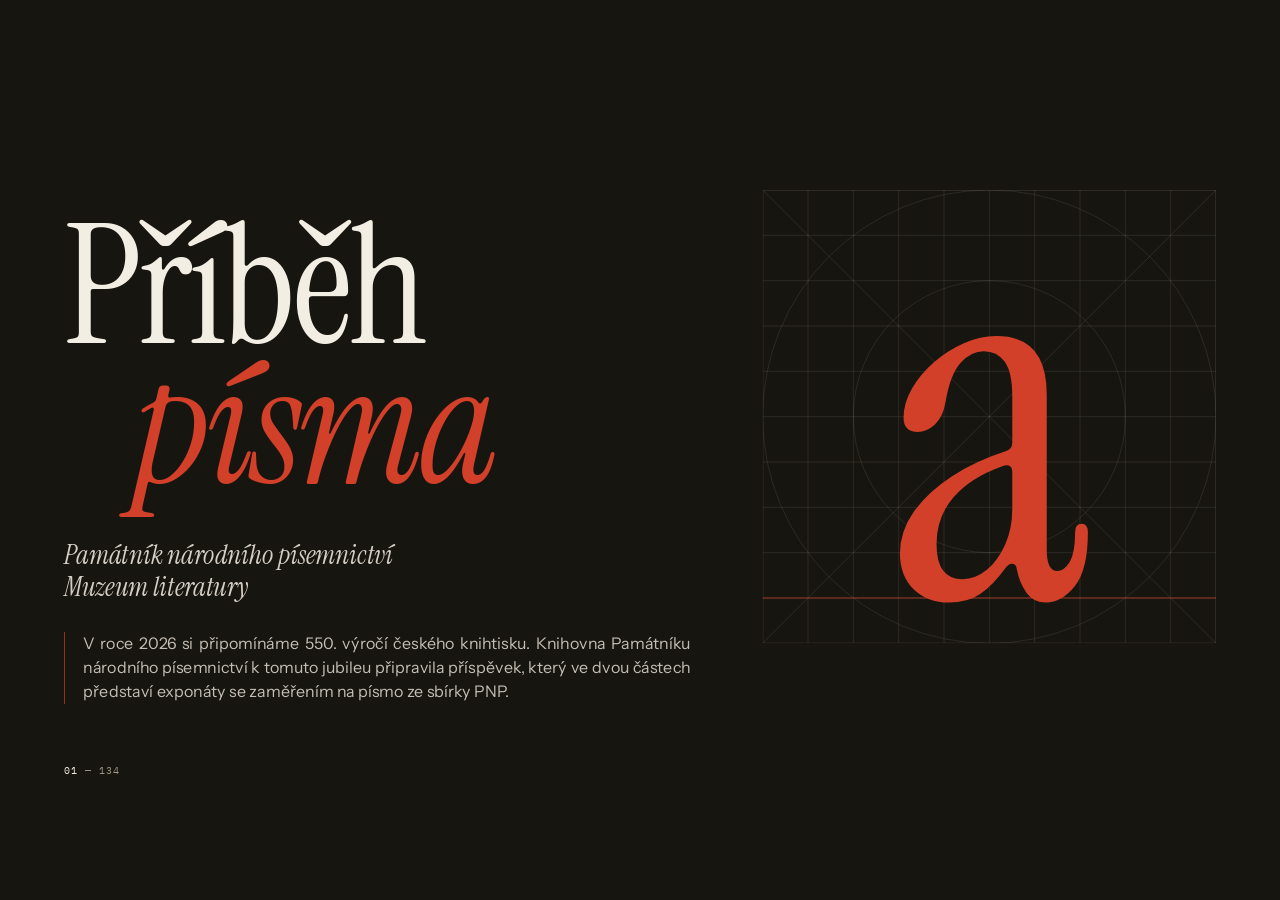
==== kratka/index.html @ 5b91a696 "Add a shortened version of the presentation in kratka/ 134 slides: the full deck without slides 7, 9" ====
<!doctype html>
<html lang="cs">
<head>
<meta charset="UTF-8">
<meta name="viewport" content="width=device-width, initial-scale=1, viewport-fit=cover">
<title>Příběh písma — 550. výročí českého knihtisku</title>
<meta name="description" content="Interaktivní prezentace Knihovny Památníku národního písemnictví o vývoji českého typografického písma.">
<meta name="theme-color" content="#17150f">
<link rel="preload" href="../assets/fonts/InstrumentSerif-Regular.woff2" as="font" type="font/woff2" crossorigin>
<link rel="preload" href="../assets/fonts/InstrumentSans-Regular.woff2" as="font" type="font/woff2" crossorigin>
<link rel="stylesheet" href="../assets/style.css?v=20261103-2">
</head>
<body>

<div id="app" class="app" role="application" aria-roledescription="prezentace" aria-label="Příběh písma">
  <div id="viewport" class="viewport">
    <div id="stage" class="stage"></div>
  </div>

  <div class="ui" id="ui">
    <div class="ui-progress" aria-hidden="true"><span id="progressFill"></span></div>
    <div class="ui-bar">
      <div class="ui-count" aria-live="polite"><span id="countCurrent">01</span><span class="ui-count-sep">/</span><span id="countTotal">134</span></div>
      <div class="ui-actions">
        <button id="prevBtn" class="ui-btn" type="button" aria-label="Předchozí slajd" title="Předchozí (←)">
          <svg viewBox="0 0 24 24" aria-hidden="true"><path d="M15 5l-7 7 7 7"/></svg>
        </button>
        <button id="nextBtn" class="ui-btn ui-btn-primary" type="button" aria-label="Další slajd" title="Další (→)">
          <svg viewBox="0 0 24 24" aria-hidden="true"><path d="M9 5l7 7-7 7"/></svg>
        </button>
        <span class="ui-divider" aria-hidden="true"></span>
        <button id="gridBtn" class="ui-btn" type="button" aria-label="Přehled slajdů" title="Přehled (G)">
          <svg viewBox="0 0 24 24" aria-hidden="true"><rect x="4" y="4" width="6.5" height="6.5" rx="1"/><rect x="13.5" y="4" width="6.5" height="6.5" rx="1"/><rect x="4" y="13.5" width="6.5" height="6.5" rx="1"/><rect x="13.5" y="13.5" width="6.5" height="6.5" rx="1"/></svg>
        </button>
        <button id="fullscreenBtn" class="ui-btn" type="button" aria-label="Celá obrazovka" title="Celá obrazovka (F)">
          <svg class="ico-enter" viewBox="0 0 24 24" aria-hidden="true"><path d="M4 9V4h5M20 9V4h-5M4 15v5h5M20 15v5h-5"/></svg>
          <svg class="ico-exit" viewBox="0 0 24 24" aria-hidden="true"><path d="M9 4v5H4M15 4v5h5M9 20v-5H4M15 20v-5h5"/></svg>
        </button>
      </div>
    </div>
  </div>

  <div class="ui-top">
    <div class="ui-actions">
      <a id="exitLink" class="ui-btn" href="https://www.bookreport.cz/knihoveda/" aria-label="Zavřít prezentaci" title="Zavřít prezentaci">
        <svg viewBox="0 0 24 24" aria-hidden="true"><path d="M6 6l12 12M18 6L6 18"/></svg>
      </a>
    </div>
  </div>

  <div id="overview" class="overview" hidden>
    <div class="overview-head">
      <span class="overview-title">Příběh písma</span>
      <button id="overviewClose" class="ui-btn" type="button" aria-label="Zavřít přehled" title="Zavřít (Esc)">
        <svg viewBox="0 0 24 24" aria-hidden="true"><path d="M6 6l12 12M18 6L6 18"/></svg>
      </button>
    </div>
    <div id="overviewGrid" class="overview-grid"></div>
  </div>

  <div id="lightbox" class="lightbox" hidden>
    <figure class="lightbox-figure">
      <img id="lightboxImg" alt="">
      <figcaption id="lightboxCap" class="cap"></figcaption>
    </figure>
    <button id="lightboxClose" class="ui-btn lightbox-close" type="button" aria-label="Zavřít náhled" title="Zavřít (Esc)">
      <svg viewBox="0 0 24 24" aria-hidden="true"><path d="M6 6l12 12M18 6L6 18"/></svg>
    </button>
  </div>
</div>

<script src="data.js?v=20261103-2"></script>
<script src="../assets/app.js?v=20261103-2"></script>
</body>
</html>
---- assets/style.css ----
/* Příběh písma — vizuální systém „Rubrika“
   Papír, inkoust a jediná rumělková červená. Scéna má pevný rozměr
   1920 × 1080 a škáluje se do okna/iframu (viz app.js → fitStage). */

@font-face { font-family: "Instrument Serif"; src: url("fonts/InstrumentSerif-Regular.woff2") format("woff2"); font-weight: 400; font-style: normal; font-display: swap; }
@font-face { font-family: "Instrument Serif"; src: url("fonts/InstrumentSerif-Italic.woff2") format("woff2"); font-weight: 400; font-style: italic; font-display: swap; }
@font-face { font-family: "Instrument Sans"; src: url("fonts/InstrumentSans-Regular.woff2") format("woff2"); font-weight: 400; font-style: normal; font-display: swap; }
@font-face { font-family: "Instrument Sans"; src: url("fonts/InstrumentSans-Italic.woff2") format("woff2"); font-weight: 400; font-style: italic; font-display: swap; }
@font-face { font-family: "Instrument Sans"; src: url("fonts/InstrumentSans-Bold.woff2") format("woff2"); font-weight: 600 700; font-style: normal; font-display: swap; }
@font-face { font-family: "IBM Plex Mono"; src: url("fonts/IBMPlexMono-Regular.woff2") format("woff2"); font-weight: 400; font-style: normal; font-display: swap; }

:root {
  /* paleta */
  --paper:      #F3EEE4;
  --paper-deep: #E8E1D3;
  --ink:        #17150F;
  --ink-soft:   #3B372E;
  --graphite:   #857D6E;
  --rule:       #D6CEBF;
  --red:        #D2402A;
  --red-deep:   #B5321F;
  --night:      #17150F;
  --night-2:    #221F18;
  --on-night:   #F3EEE4;
  --on-night-mute: #9C9383;

  /* písma */
  --serif: "Instrument Serif", "Iowan Old Style", "Palatino Linotype", Georgia, serif;
  --sans:  "Instrument Sans", "Helvetica Neue", Arial, system-ui, sans-serif;
  --mono:  "IBM Plex Mono", ui-monospace, "SF Mono", Menlo, monospace;

  --ease: cubic-bezier(.22, .61, .21, 1);
  --ease-out: cubic-bezier(.16, 1, .3, 1);
}

*, *::before, *::after { box-sizing: border-box; }
html, body { margin: 0; height: 100%; }
body {
  background: var(--night);
  color: var(--ink);
  font-family: var(--sans);
  -webkit-font-smoothing: antialiased;
  -moz-osx-font-smoothing: grayscale;
  text-rendering: optimizeLegibility;
  overflow: hidden;
}
button { font: inherit; color: inherit; }
[hidden] { display: none !important; }

/* ---------- App shell ---------- */

.app {
  position: fixed; inset: 0;
  background: var(--letterbox, var(--night));
  transition: background-color .6s var(--ease);
  outline: none;
}
.viewport { position: absolute; inset: 0; overflow: hidden; }
.stage {
  position: absolute; left: 0; top: 0;
  width: 1920px; height: 1080px;
  transform-origin: 0 0; /* translate + scale set by app.js → fitStage */
}

/* ---------- Slide base ---------- */

.slide {
  position: absolute; inset: 0;
  overflow: hidden;
  background: var(--paper);
  color: var(--ink);
  opacity: 0; visibility: hidden;
  transition: opacity .7s var(--ease), visibility 0s linear .7s;
}
.slide.is-active {
  opacity: 1; visibility: visible;
  transition: opacity .7s var(--ease), visibility 0s;
  z-index: 2;
}
.slide.theme-night { background: var(--night); color: var(--on-night); }
.slide.theme-red   { background: var(--red);   color: var(--paper); }

/* entrance choreography — everything tagged .rv rises in */
.slide .rv {
  opacity: 0;
  transform: translate3d(0, 28px, 0);
  transition: opacity .9s var(--ease-out), transform 1.1s var(--ease-out);
  transition-delay: calc(var(--d, 0) * 90ms + 120ms);
}
.slide.is-back .rv { transform: translate3d(0, -28px, 0); }
.slide.is-active .rv { opacity: 1; transform: none; }
.slide .rv-img {
  opacity: 0;
  transform: scale(1.035);
  transition: opacity 1s var(--ease-out), transform 1.6s var(--ease-out);
  transition-delay: calc(var(--d, 0) * 110ms + 200ms);
}
.slide.is-active .rv-img { opacity: 1; transform: none; }

@media (prefers-reduced-motion: reduce) {
  .slide, .slide .rv, .slide .rv-img { transition-duration: .01ms !important; transition-delay: 0s !important; transform: none !important; }
}

/* running head + folio */
.runhead {
  position: absolute; top: 52px; left: 96px; right: 96px;
  display: flex; justify-content: space-between; align-items: baseline;
  font-family: var(--mono); font-size: 15px; letter-spacing: .14em; text-transform: uppercase;
  color: var(--graphite);
}
.runhead .dot { display: inline-block; width: 7px; height: 7px; border-radius: 50%; background: var(--red); margin-right: 14px; transform: translateY(-2px); }
.folio {
  position: absolute; left: 96px; bottom: 50px;
  font-family: var(--mono); font-size: 15px; letter-spacing: .1em;
  color: var(--graphite);
}
.folio b { font-weight: 400; color: var(--ink); }
.theme-night .runhead, .theme-night .folio { color: var(--on-night-mute); }
.theme-night .folio b { color: var(--on-night); }
.theme-red .runhead, .theme-red .folio, .theme-red .folio b { color: rgba(243, 238, 228, .78); }
.theme-red .runhead .dot { background: var(--paper); }

/* ---------- Typography ---------- */

.eyebrow {
  display: flex; align-items: center; gap: 14px;
  font-family: var(--mono); font-size: 16px; letter-spacing: .14em; text-transform: uppercase;
  color: var(--red);
  margin: 0 0 28px;
}
.eyebrow::before { content: ""; width: 36px; height: 1px; background: currentColor; }

.title {
  font-family: var(--serif); font-weight: 400;
  font-size: var(--title-size, 88px);
  line-height: .98; letter-spacing: -.012em;
  margin: 0;
  text-wrap: balance;
}
.title .dates {
  display: block;
  font-family: var(--mono); font-size: 18px; letter-spacing: .14em;
  color: var(--red);
  margin-top: 22px;
}
.title .hang { font-style: italic; }

.body {
  font-size: var(--body-size, 26px);
  line-height: 1.5;
  color: var(--ink-soft);
  hyphens: none; -webkit-hyphens: none;
  text-wrap: pretty;
}
.body p { margin: 0 0 .9em; text-align: justify; }
.body p:last-child { margin-bottom: 0; }
.theme-night .body { color: rgba(243, 238, 228, .82); }

.dropcap::first-letter {
  float: left;
  font-family: var(--serif); font-weight: 400;
  color: var(--red);
  font-size: 3.9em; line-height: .78;
  margin: .08em .08em 0 -.03em;
}
.lead {
  font-family: var(--serif); font-style: italic;
  font-size: 1.75em; line-height: 1.16;
  color: var(--ink);
  margin-bottom: .75em !important;
  text-wrap: balance;
}

/* ---------- Captions ---------- */

.cap {
  font-family: var(--sans);
  font-size: 17px; line-height: 1.42;
  color: var(--graphite);
  hyphens: none; -webkit-hyphens: none;
}
.cap span { display: block; }
.cap .cap-title { color: var(--ink); font-weight: 600; }
.cap .cap-id { font-family: var(--mono); font-size: 14px; letter-spacing: .06em; color: var(--red); margin-top: 6px; }
.cap .cap-gap { height: .7em; }
.theme-night .cap { color: var(--on-night-mute); }
.theme-night .cap .cap-title { color: var(--on-night); }

/* ---------- Figures (absolutely positioned by app.js) ---------- */

.media { position: absolute; }
.fig { position: absolute; margin: 0; }
.fig-img {
  display: block; width: 100%; height: 100%;
  padding: 0; border: 0; background: var(--paper-deep);
  cursor: zoom-in;
  box-shadow: 0 1px 1px rgba(23, 21, 15, .06), 0 22px 44px -22px rgba(52, 40, 18, .42);
  transition: box-shadow .4s var(--ease), transform .4s var(--ease);
}
.fig-img:hover { box-shadow: 0 1px 1px rgba(23, 21, 15, .06), 0 32px 60px -24px rgba(52, 40, 18, .55); }
.fig-img:focus-visible { outline: 2px solid var(--red); outline-offset: 6px; }
.fig-img img { display: block; width: 100%; height: 100%; object-fit: cover; }
.fig .cap { position: absolute; left: 0; right: 0; }
.fig-num {
  position: absolute; top: -30px; left: 0;
  font-family: var(--mono); font-size: 13px; letter-spacing: .1em; color: var(--graphite);
}
.group-cap {
  position: absolute;
  column-gap: 56px;
  border-top: 1px solid var(--rule);
  padding-top: 20px;
}
.group-cap .cap-title { break-after: avoid; }

/* ---------- Layout: text / figure ---------- */

.col-text { position: absolute; top: 150px; }
.col-text.center-v { display: flex; flex-direction: column; justify-content: center; }

.rule-v {
  position: absolute; top: 150px; bottom: 120px; width: 1px; background: var(--rule);
}

/* ---------- Cover ---------- */

.cover-art { position: absolute; top: 0; right: 0; bottom: 0; width: 900px; overflow: hidden; background: var(--night-2); }
.cover-art img { width: 100%; height: 100%; object-fit: cover; object-position: 38% 50%; display: block; filter: saturate(.92) contrast(1.02); }
.cover-art::after { content: ""; position: absolute; inset: 0; background: linear-gradient(90deg, var(--night) 0%, rgba(23,21,15,0) 22%), linear-gradient(0deg, rgba(23,21,15,.82) 0%, rgba(23,21,15,0) 30%); }
.cover-art .cap { position: absolute; right: 64px; bottom: 50px; text-align: right; z-index: 1; }
.cover-text { position: absolute; left: 96px; top: 150px; bottom: 120px; width: 940px; display: flex; flex-direction: column; justify-content: center; }
.cover-title { font-family: var(--serif); font-weight: 400; font-size: 250px; line-height: .84; letter-spacing: -.02em; margin: 0; }
.cover-title em { display: block; font-style: italic; color: var(--red); padding-left: .42em; }
.cover-quote {
  margin: 64px 0 0; padding-left: 28px; border-left: 1px solid var(--red);
  font-family: var(--serif); font-style: italic; font-size: 34px; line-height: 1.28;
  color: rgba(243, 238, 228, .86);
}
.cover-quote span { display: block; }
.cover-text.is-wide { width: 1000px; }
.cover-text.is-wide .eyebrow { line-height: 1.7; }
.cover-org { margin-top: 64px; font-family: var(--serif); font-style: italic; font-size: 40px; line-height: 1.2; color: rgba(243, 238, 228, .86); }
.cover-org span { display: block; }
.cover-intro { margin: 44px 0 0; text-align: justify; max-width: 940px; padding-left: 28px; border-left: 1px solid var(--red); font-size: 24px; line-height: 1.5; color: rgba(243, 238, 228, .78); text-wrap: pretty; }
.quote-text .cover-quote { margin-top: 52px; font-size: 46px; }

/* ---------- Agenda ---------- */

.agenda-item { display: grid; grid-template-columns: 190px 1fr; column-gap: 40px; align-items: start; padding: 48px 0; border-top: 1px solid var(--rule); }
.agenda-item:first-child { border-top: 0; padding-top: 0; }
.agenda-item:last-child { padding-bottom: 0; }
.agenda-num { font-family: var(--serif); font-size: 160px; line-height: .8; letter-spacing: -.02em; color: var(--red); }
.agenda-label { font-family: var(--mono); font-size: 16px; letter-spacing: .14em; text-transform: uppercase; color: var(--graphite); margin-bottom: 18px; }
.agenda-item p { margin: 0; font-family: var(--serif); font-size: 46px; line-height: 1.15; color: var(--ink); text-wrap: pretty; }
.cover-quote cite { display: block; margin-top: 22px; font-family: var(--mono); font-style: normal; font-size: 15px; letter-spacing: .14em; text-transform: uppercase; color: var(--on-night-mute); }

/* ---------- Section divider ---------- */

.section-num {
  position: absolute; right: 150px; top: 50%; margin-top: -392px; height: 784px;
  font-family: var(--serif); font-size: 980px; line-height: .8;
  color: rgba(243, 238, 228, .16);
  pointer-events: none;
}
.section-text { position: absolute; left: 96px; top: 150px; bottom: 120px; width: 1200px; display: flex; flex-direction: column; justify-content: center; }
.section-text .eyebrow { color: var(--paper); }
.section-title { font-family: var(--serif); font-weight: 400; font-size: 200px; line-height: .9; letter-spacing: -.02em; margin: 0; }
.section-sub { font-family: var(--serif); font-style: italic; font-size: 64px; line-height: 1.1; margin: 28px 0 0; color: rgba(243, 238, 228, .9); }

/* ---------- Table / chronology ---------- */

.chrono { position: absolute; left: 96px; right: 96px; top: 318px; bottom: 112px; display: flex; flex-direction: column; }
.chrono-head, .chrono-row {
  display: grid;
  grid-template-columns: 150px 270px 1fr 330px 470px;
  column-gap: 32px; align-items: baseline;
}
.chrono-head {
  font-family: var(--mono); font-size: 13.5px; letter-spacing: .12em; text-transform: uppercase; color: var(--graphite);
  padding-bottom: 14px; border-bottom: 1px solid var(--ink);
}
.chrono-body { flex: 1; display: flex; flex-direction: column; }
.chrono-row { flex: 1; border-bottom: 1px solid var(--rule); align-items: center; }
.chrono-year { font-family: var(--serif); font-size: 50px; line-height: 1; letter-spacing: -.01em; display: flex; align-items: center; gap: 16px; }
.chrono-year i { width: 11px; height: 11px; border-radius: 50%; background: var(--red); flex: none; }
.chrono-row.is-unrealised .chrono-year { color: var(--graphite); }
.chrono-row.is-unrealised .chrono-year i { background: transparent; border: 1.5px solid var(--graphite); }
.chrono-author { font-size: 22px; color: var(--ink); }
.chrono-family { font-family: var(--serif); font-style: italic; font-size: 34px; line-height: 1.05; }
.chrono-foundry { font-size: 20px; color: var(--ink-soft); }
.chrono-note { font-size: 19px; line-height: 1.35; color: var(--graphite); }
.chrono-legend { position: absolute; right: 96px; top: 250px; display: flex; gap: 32px; font-family: var(--mono); font-size: 13.5px; letter-spacing: .1em; text-transform: uppercase; color: var(--graphite); }
.chrono-legend span { display: flex; align-items: center; gap: 10px; }
.chrono-legend i { width: 10px; height: 10px; border-radius: 50%; background: var(--red); }
.chrono-legend i.o { background: transparent; border: 1.5px solid var(--graphite); }

/* ---------- Closing ---------- */

.closing-text { position: absolute; left: 96px; top: 150px; bottom: 120px; width: 960px; display: flex; flex-direction: column; justify-content: center; }
.closing-thanks { font-family: var(--serif); font-style: italic; font-weight: 400; font-size: 230px; line-height: .86; letter-spacing: -.02em; margin: 0 0 72px; }
.closing-names { font-family: var(--serif); font-size: 58px; line-height: 1.12; margin: 0; }
.closing-names span { display: block; }
.closing-meta { margin-top: 44px; padding-top: 28px; border-top: 1px solid rgba(243, 238, 228, .2); font-size: 22px; line-height: 1.55; color: var(--on-night-mute); max-width: 620px; }
.closing-meta p { margin: 0; }
.closing-logo { position: absolute; right: 96px; bottom: 44px; height: 64px; filter: invert(1); opacity: .9; }
.glyph { position: absolute; right: 96px; top: 150px; width: 680px; height: 680px; }
.glyph .grid line, .glyph .grid rect, .glyph .grid circle { stroke: rgba(243, 238, 228, .14); stroke-width: 1; fill: none; }
.glyph text { font-family: var(--serif); fill: var(--red); }
.glyph .base { stroke: var(--red); stroke-width: 1; }

/* ---------- UI chrome (real pixels, outside the scaled stage) ---------- */

.ui { position: absolute; left: 0; right: 0; bottom: 0; z-index: 20; pointer-events: none; transition: opacity .45s var(--ease); }
.app.is-idle .ui { opacity: 0; }
.ui-top {
  position: absolute; top: clamp(10px, 2vw, 24px); right: clamp(10px, 2.2vw, 28px); z-index: 20;
  pointer-events: none; transition: opacity .45s var(--ease);
}
.app.is-idle .ui-top { opacity: 0; }
a.ui-btn { text-decoration: none; }
.ui-progress { position: absolute; left: 0; right: 0; bottom: 0; height: 3px; background: rgba(133, 125, 110, .18); }
.ui-progress span { display: block; height: 100%; width: 0; background: var(--red); transition: width .7s var(--ease); }
.ui-bar {
  display: flex; align-items: center; justify-content: flex-end; gap: 16px;
  padding: 0 clamp(10px, 2.2vw, 28px) clamp(12px, 2.4vw, 26px);
}
.ui-count {
  display: none; /* číslo slajdu nese pagina přímo ve scéně */
  pointer-events: auto;
  font-family: var(--mono); font-size: 13px; letter-spacing: .08em;
  padding: 9px 14px; border-radius: 999px;
  background: rgba(23, 21, 15, .72); color: var(--on-night);
  -webkit-backdrop-filter: blur(10px); backdrop-filter: blur(10px);
}
.ui-count-sep { margin: 0 6px; color: var(--on-night-mute); }
.ui-actions {
  pointer-events: auto;
  display: flex; align-items: center; gap: 4px; padding: 4px;
  border-radius: 999px;
  background: rgba(23, 21, 15, .72);
  -webkit-backdrop-filter: blur(10px); backdrop-filter: blur(10px);
  box-shadow: 0 10px 30px -12px rgba(0, 0, 0, .5);
}
.ui-divider { width: 1px; height: 20px; background: rgba(243, 238, 228, .18); margin: 0 4px; }
.ui-btn {
  width: 40px; height: 40px; border-radius: 50%;
  display: inline-grid; place-items: center;
  border: 0; background: transparent; color: var(--on-night);
  cursor: pointer;
  transition: background-color .2s var(--ease), color .2s var(--ease), opacity .2s;
}
.ui-btn svg { width: 20px; height: 20px; fill: none; stroke: currentColor; stroke-width: 1.6; stroke-linecap: round; stroke-linejoin: round; }
.ui-btn:hover { background: rgba(243, 238, 228, .12); }
.ui-btn:focus-visible { outline: 2px solid var(--red); outline-offset: 2px; }
.ui-btn:disabled { opacity: .3; cursor: default; background: transparent; }
.ui-btn-primary { background: var(--red); }
.ui-btn-primary:hover { background: var(--red-deep); }
.ui-btn-primary:disabled { background: var(--red); }
.ico-exit { display: none; }
.app.is-fullscreen .ico-enter { display: none; }
.app.is-fullscreen .ico-exit { display: block; }
@media (max-width: 960px), (max-height: 540px) {
  .ui-btn { width: 32px; height: 32px; }
  .ui-btn svg { width: 16px; height: 16px; }
  .ui-divider { height: 16px; }
}

/* ---------- Overview ---------- */

.overview {
  position: absolute; inset: 0; z-index: 30;
  background: var(--night);
  display: flex; flex-direction: column;
  animation: fadeIn .35s var(--ease);
}
.overview-head { display: flex; justify-content: space-between; align-items: center; padding: clamp(12px, 2.4vw, 28px) clamp(16px, 3vw, 40px) 0; }
.overview-title { font-family: var(--serif); font-style: italic; font-size: clamp(22px, 2.6vw, 34px); color: var(--on-night); }
.overview-grid {
  flex: 1; overflow-y: auto;
  display: grid; grid-template-columns: repeat(auto-fill, minmax(min(240px, 44vw), 1fr));
  gap: clamp(12px, 1.8vw, 24px);
  padding: clamp(16px, 2.4vw, 32px) clamp(16px, 3vw, 40px) clamp(24px, 4vw, 48px);
  align-content: start;
}
.thumb {
  position: relative; padding: 0; border: 0; background: none; cursor: pointer; text-align: left;
  color: var(--on-night-mute);
}
.thumb-frame { position: relative; aspect-ratio: 16 / 9; overflow: hidden; border-radius: 4px; outline: 1px solid rgba(243, 238, 228, .1); transition: outline-color .2s, transform .3s var(--ease); }
.thumb:hover .thumb-frame { outline-color: rgba(243, 238, 228, .5); transform: translateY(-2px); }
.thumb.is-current .thumb-frame { outline: 2px solid var(--red); }
.thumb:focus-visible .thumb-frame { outline: 2px solid var(--red); }
.thumb-inner { position: absolute; left: 0; top: 0; width: 1920px; height: 1080px; transform-origin: 0 0; pointer-events: none; }
.thumb-inner .slide { opacity: 1; visibility: visible; transition: none; }
.thumb-inner .rv, .thumb-inner .rv-img { opacity: 1; transform: none; transition: none; }
.thumb-label { display: flex; gap: 10px; margin-top: 10px; font-size: 13px; line-height: 1.3; }
.thumb-label b { font-family: var(--mono); font-weight: 400; color: var(--red); }

/* ---------- Lightbox ---------- */

.lightbox {
  position: absolute; inset: 0; z-index: 40;
  background: rgba(17, 15, 11, .94);
  display: grid; place-items: center;
  padding: clamp(16px, 4vw, 64px);
  animation: fadeIn .3s var(--ease);
  cursor: zoom-out;
}
.lightbox-figure { margin: 0; display: flex; align-items: flex-end; gap: clamp(16px, 2.5vw, 40px); max-width: 100%; max-height: 100%; }
.lightbox-figure img {
  /* skeny jsou malé — záměrně je roztáhneme na dostupnou výšku */
  height: calc(100vh - 2 * clamp(16px, 4vw, 64px)); width: auto;
  max-width: calc(100vw - 2 * clamp(16px, 4vw, 64px) - clamp(160px, 22vw, 300px));
  object-fit: contain; background: var(--paper-deep);
  box-shadow: 0 30px 80px -30px rgba(0, 0, 0, .8); animation: zoomIn .4s var(--ease-out);
}
.lightbox .cap { flex: none; width: clamp(140px, 20vw, 280px); font-size: clamp(12px, 1.3vw, 16px); color: var(--on-night-mute); }
.lightbox .cap .cap-id { font-size: .85em; }
.lightbox .cap .cap-title { color: var(--on-night); }
.lightbox-close { position: absolute; top: clamp(10px, 2vw, 24px); right: clamp(10px, 2vw, 24px); background: rgba(243, 238, 228, .08); }
@media (max-aspect-ratio: 4/3) {
  .lightbox-figure { flex-direction: column; align-items: flex-start; }
  .lightbox-figure img { height: auto; width: 100%; max-width: 100%; max-height: 72vh; }
  .lightbox .cap { width: auto; }
}

@keyframes fadeIn { from { opacity: 0; } }
@keyframes zoomIn { from { opacity: 0; transform: scale(.96); } }

.cap-side { padding-left: 22px; border-left: 1px solid var(--red); }

/* ---------- Černá varianta ----------
   Všechny slajdy kromě titulního: černé pozadí, bílé písmo.
   Tokeny se předefinují na úrovni slajdu, takže je převezmou všechna
   pravidla výše (text, popisky, linky, tabulka). */

:root { --black: #000000; }

.slide:not([data-kind="cover"]) {
  --ink:        #FFFFFF;
  --ink-soft:   rgba(255, 255, 255, .86);
  --graphite:   #A3A3A3;
  --rule:       rgba(255, 255, 255, .18);
  --paper-deep: #141414;
  --red:        #E4513A;   /* o stupeň světlejší kvůli kontrastu na černé */
  --on-night:   #FFFFFF;
  --on-night-mute: #A3A3A3;
  background: var(--black);
  color: var(--ink);
}
.slide:not([data-kind="cover"]) .body { color: var(--ink-soft); }
.slide:not([data-kind="cover"]) .fig-img,
.slide:not([data-kind="cover"]) .fig-img:hover { box-shadow: 0 0 0 1px rgba(255, 255, 255, .08); }
.slide:not([data-kind="cover"]) .closing-meta { border-top-color: var(--rule); }

/* předěl kapitoly: místo červené plochy černá, červená zůstává jako akcent */
.slide.theme-red { background: var(--black); color: var(--ink); }
.theme-red .runhead, .theme-red .folio { color: var(--graphite); }
.theme-red .folio b { color: var(--ink); }
.theme-red .runhead .dot { background: var(--red); }
.theme-red .section-text .eyebrow { color: var(--red); }
.theme-red .section-num { color: var(--red); opacity: .9; }
.theme-red .section-sub { color: var(--graphite); }
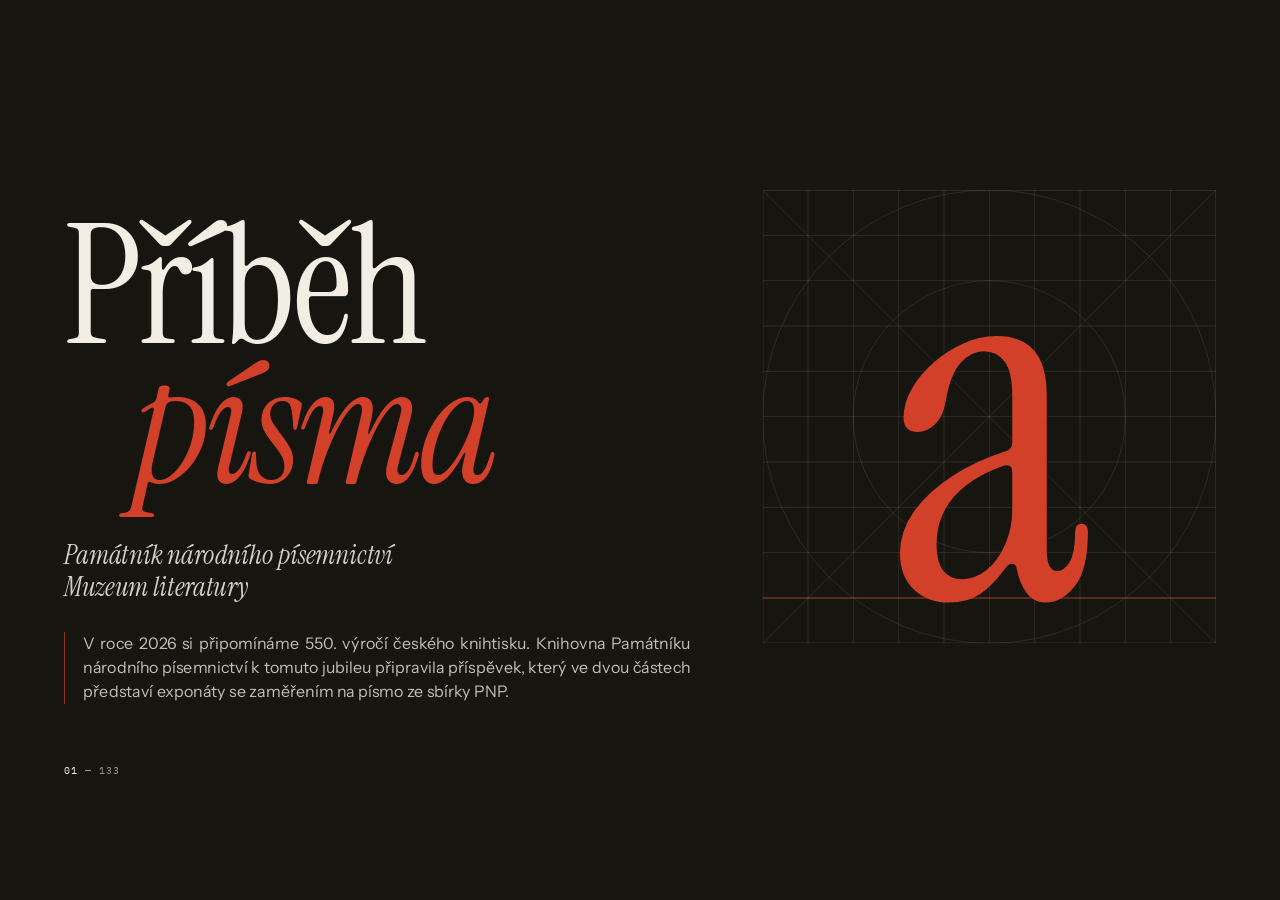
==== commit 3cf11ae7: "Short version: slides 105-106 as full 122-123, drop Diedt + Polná slide - 105 Ožralcův as full 122: " ====
--- a/kratka/index.html
+++ b/kratka/index.html
@@ -20,7 +20,7 @@
   <div class="ui" id="ui">
     <div class="ui-progress" aria-hidden="true"><span id="progressFill"></span></div>
     <div class="ui-bar">
-      <div class="ui-count" aria-live="polite"><span id="countCurrent">01</span><span class="ui-count-sep">/</span><span id="countTotal">134</span></div>
+      <div class="ui-count" aria-live="polite"><span id="countCurrent">01</span><span class="ui-count-sep">/</span><span id="countTotal">133</span></div>
       <div class="ui-actions">
         <button id="prevBtn" class="ui-btn" type="button" aria-label="Předchozí slajd" title="Předchozí (←)">
           <svg viewBox="0 0 24 24" aria-hidden="true"><path d="M15 5l-7 7 7 7"/></svg>
@@ -69,7 +69,7 @@
   </div>
 </div>
 
-<script src="data.js?v=20261103-2"></script>
+<script src="data.js?v=6fd654cd8c"></script>
 <script src="../assets/app.js?v=20261103-2"></script>
 </body>
 </html>
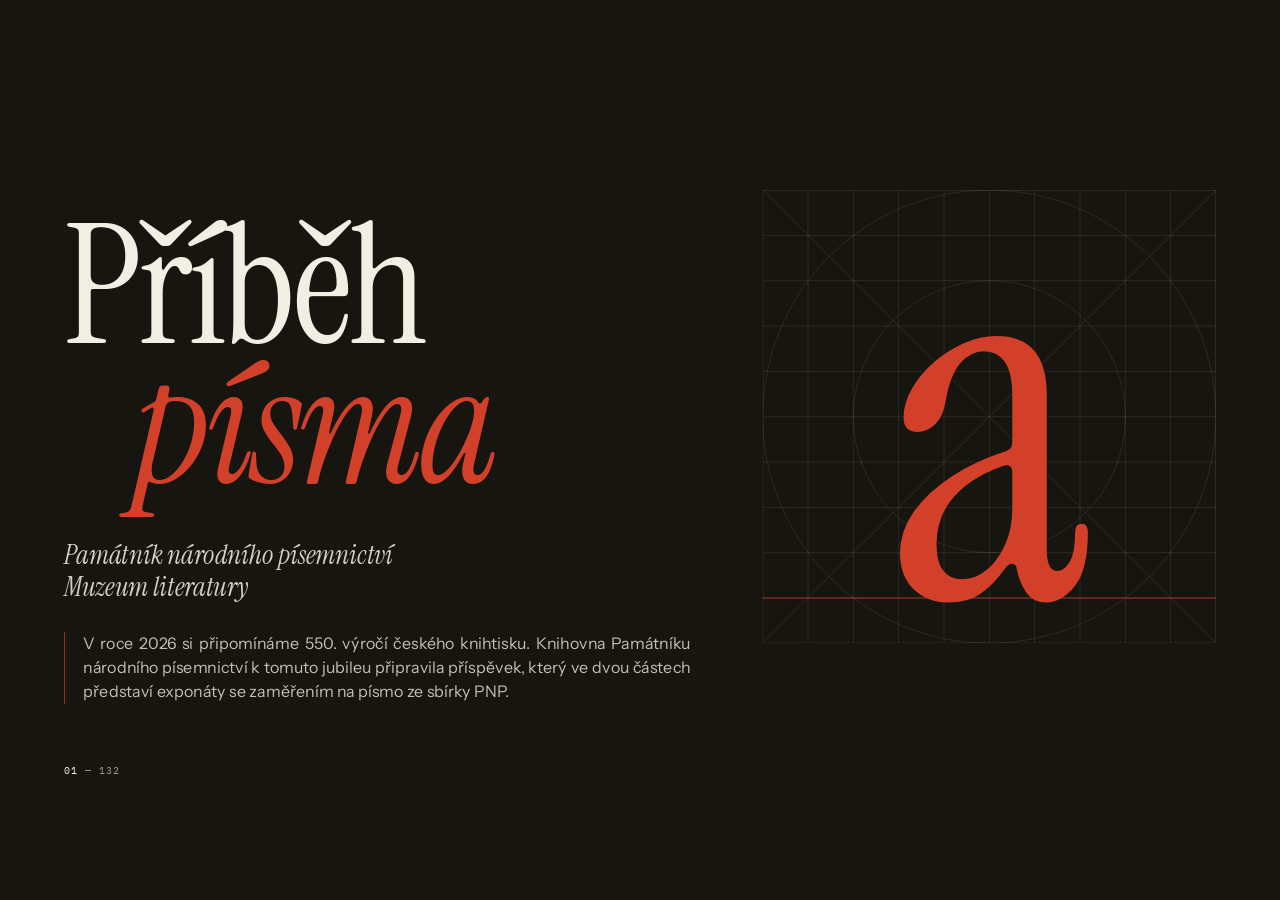
==== commit 48140f49: "Short version: drop the "Závěr" slide Same as the full version; closing slide is now 132. 132 slides" ====
--- a/kratka/index.html
+++ b/kratka/index.html
@@ -20,7 +20,7 @@
   <div class="ui" id="ui">
     <div class="ui-progress" aria-hidden="true"><span id="progressFill"></span></div>
     <div class="ui-bar">
-      <div class="ui-count" aria-live="polite"><span id="countCurrent">01</span><span class="ui-count-sep">/</span><span id="countTotal">133</span></div>
+      <div class="ui-count" aria-live="polite"><span id="countCurrent">01</span><span class="ui-count-sep">/</span><span id="countTotal">132</span></div>
       <div class="ui-actions">
         <button id="prevBtn" class="ui-btn" type="button" aria-label="Předchozí slajd" title="Předchozí (←)">
           <svg viewBox="0 0 24 24" aria-hidden="true"><path d="M15 5l-7 7 7 7"/></svg>
@@ -69,7 +69,7 @@
   </div>
 </div>
 
-<script src="data.js?v=6fd654cd8c"></script>
+<script src="data.js?v=a35d00d520"></script>
 <script src="../assets/app.js?v=20261103-2"></script>
 </body>
 </html>
